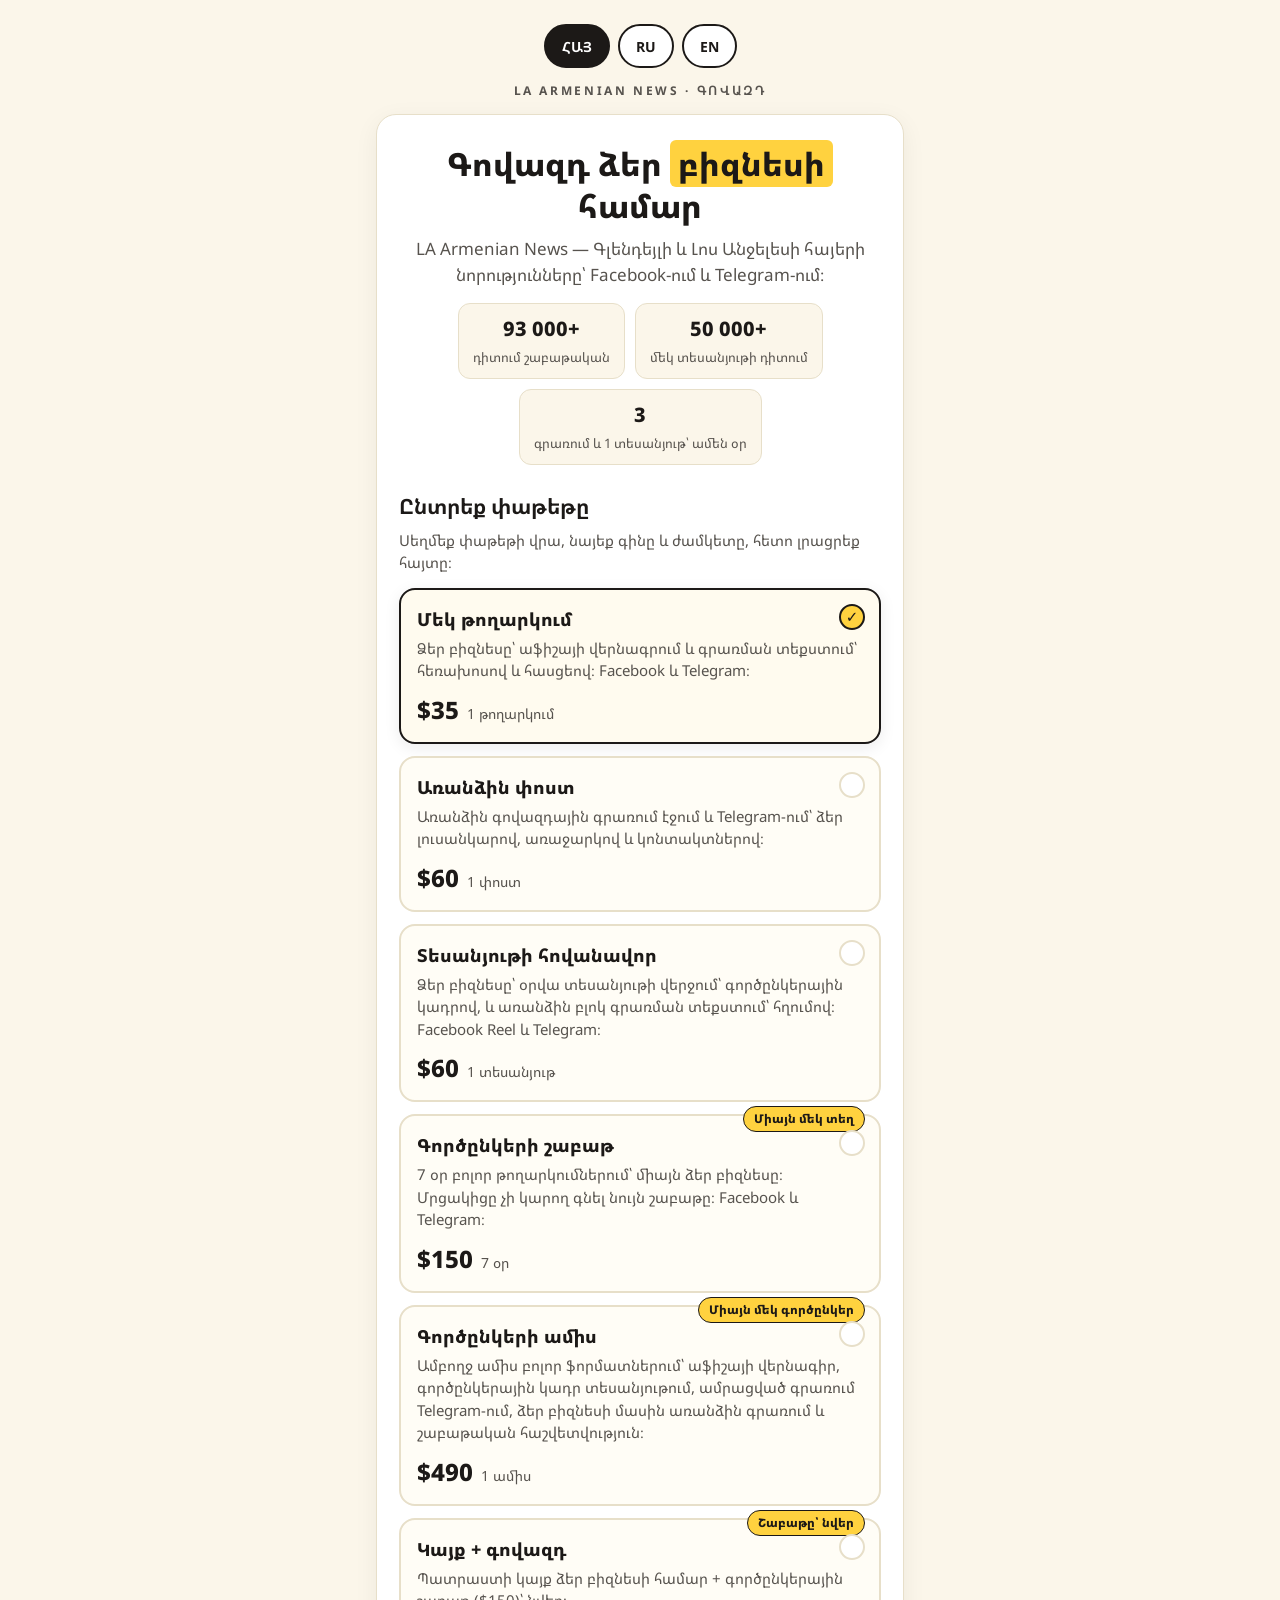
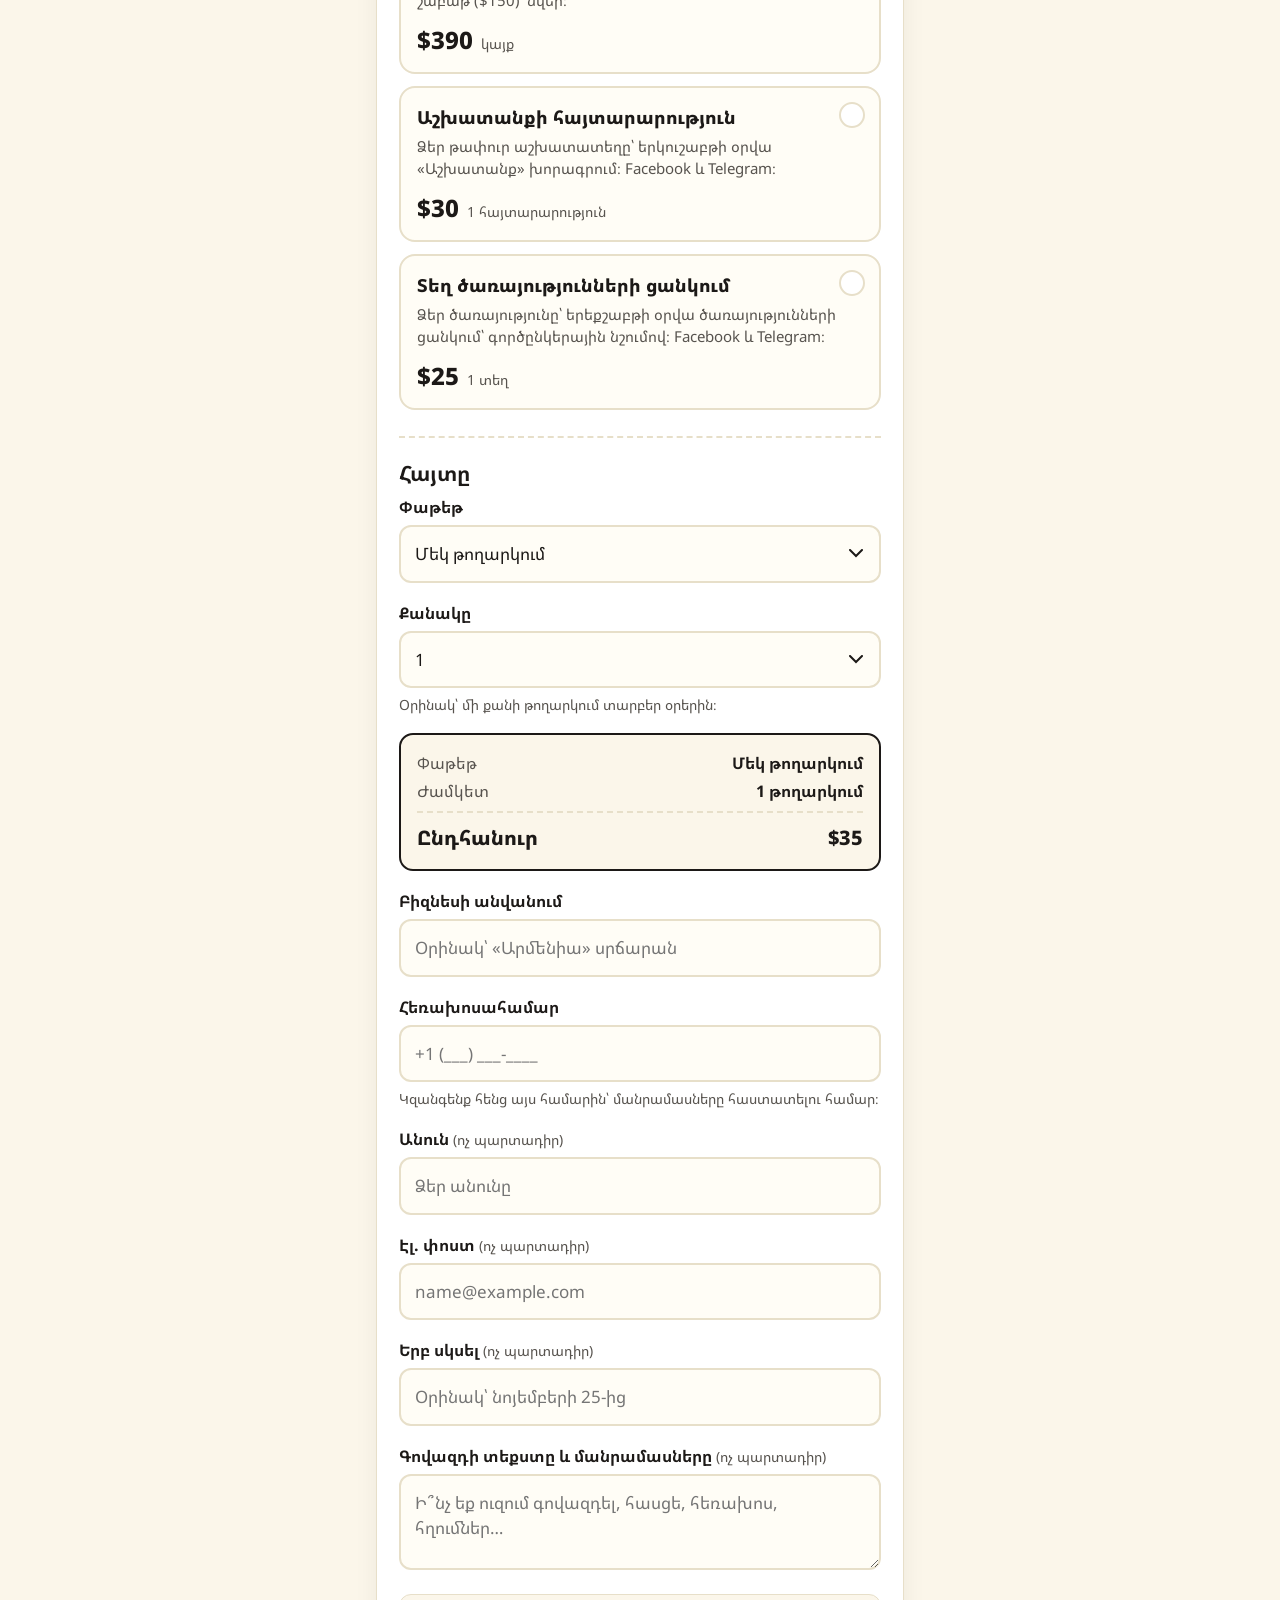
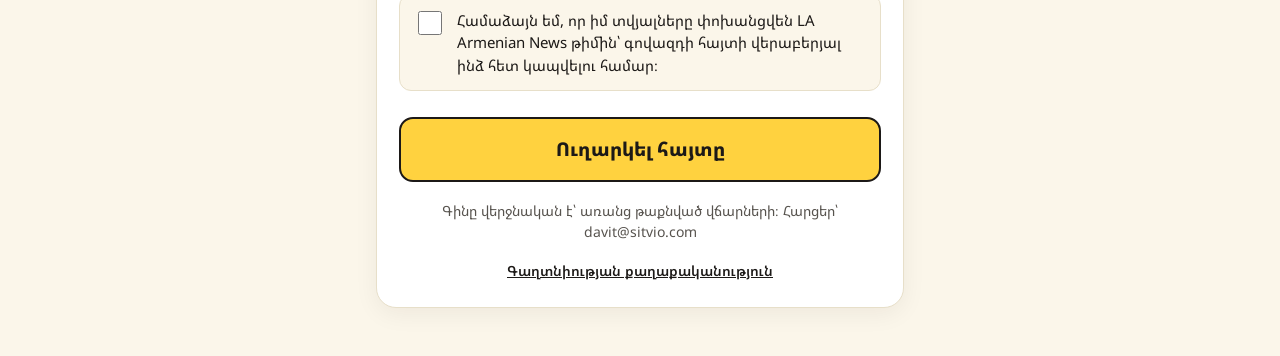
==== govazd/index.html @ 1099df1a "Add govazd advertising order page for LA Armenian News (v1)" ====
<!DOCTYPE html>
<html lang="hy">
<head>
<!-- Google tag (gtag.js) -->
<script async src="https://www.googletagmanager.com/gtag/js?id=G-GH97HNWM0C"></script>
<script>
  window.dataLayer = window.dataLayer || [];
  function gtag(){dataLayer.push(arguments);}
  gtag('js', new Date());

  gtag('config', 'G-GH97HNWM0C');
</script>
<script type="text/javascript">
    (function(c,l,a,r,i,t,y){
        c[a]=c[a]||function(){(c[a].q=c[a].q||[]).push(arguments)};
        t=l.createElement(r);t.async=1;t.src="https://www.clarity.ms/tag/"+i;
        y=l.getElementsByTagName(r)[0];y.parentNode.insertBefore(t,y);
    })(window, document, "clarity", "script", "zep40b1nwe");
</script>
<meta charset="UTF-8">
<meta name="viewport" content="width=device-width, initial-scale=1">
<title>Գովազդ — LA Armenian News</title>
<meta name="description" content="Գովազդ LA Armenian News-ում՝ Գլենդեյլի և Լոս Անջելեսի հայերի համար։ Փաթեթներ $25-ից։ Реклама в LA Armenian News для армян Глендейла и Лос-Анджелеса. Advertising in LA Armenian News — reach Armenians in Glendale & Los Angeles.">
<link rel="preconnect" href="https://fonts.googleapis.com">
<link rel="preconnect" href="https://fonts.gstatic.com" crossorigin>
<link href="https://fonts.googleapis.com/css2?family=Noto+Sans+Armenian:wght@400;600;700;800&family=Noto+Sans:wght@400;600;700;800&display=swap" rel="stylesheet">
<style>
  :root{
    --bg:#FBF6EA; --card:#FFFFFF; --ink:#1C1917; --muted:#57534E;
    --hl:#FFD23F; --line:#E7DFC9; --field:#FFFDF6;
  }
  *{box-sizing:border-box}
  html{-webkit-text-size-adjust:100%}
  body{
    margin:0; background:var(--bg); color:var(--ink);
    font-family:"Noto Sans Armenian","Noto Sans",system-ui,-apple-system,"Segoe UI",sans-serif;
    line-height:1.5;
  }
  .wrap{max-width:560px; margin:0 auto; padding:20px 16px 48px}
  .langbar{display:flex; gap:8px; justify-content:center; margin:4px 0 14px}
  .langbar button{
    font:inherit; font-weight:700; font-size:14px; cursor:pointer;
    padding:8px 16px; border-radius:999px; border:2px solid var(--ink);
    background:#fff; color:var(--ink); min-height:44px;
  }
  .langbar button.active{background:var(--ink); color:#fff}
  .brand{
    text-align:center; font-family:"Noto Sans",sans-serif; font-weight:700;
    letter-spacing:.22em; font-size:12px; color:var(--muted); margin:0 0 14px;
  }
  .card{
    background:var(--card); border:1px solid var(--line); border-radius:20px;
    padding:28px 22px 26px; box-shadow:0 6px 24px rgba(28,25,23,.06);
  }
  h1{font-size:32px; line-height:1.3; font-weight:800; margin:0 0 10px; text-align:center}
  h1 mark{background:var(--hl); color:inherit; padding:2px 8px; border-radius:6px; box-decoration-break:clone; -webkit-box-decoration-break:clone}
  .sub{text-align:center; color:var(--muted); font-size:17px; margin:0 0 8px}
  .stats{
    display:flex; gap:10px; justify-content:center; flex-wrap:wrap; margin:16px 0 4px;
  }
  .stat{
    background:var(--bg); border:1px solid var(--line); border-radius:12px;
    padding:10px 14px; text-align:center; min-width:140px;
  }
  .stat b{display:block; font-size:20px; font-weight:800}
  .stat span{font-size:13px; color:var(--muted)}
  h2.sec{font-size:21px; margin:26px 0 6px}
  .secsub{color:var(--muted); font-size:15px; margin:0 0 14px}
  .pkgs{display:grid; gap:12px}
  .pkg{
    position:relative; text-align:left; width:100%; font:inherit; cursor:pointer;
    background:var(--field); border:2px solid var(--line); border-radius:16px;
    padding:16px 16px 14px; color:var(--ink);
  }
  .pkg:active{transform:translateY(1px)}
  .pkg.sel{border-color:var(--ink); background:#FFFBEF; box-shadow:0 4px 16px rgba(28,25,23,.08)}
  .pkg .badge{
    position:absolute; top:-10px; right:14px; background:var(--hl); color:var(--ink);
    font-size:12px; font-weight:800; padding:3px 10px; border-radius:999px; border:1.5px solid var(--ink);
  }
  .pkg .pname{font-weight:800; font-size:18px; margin:0 40px 4px 0}
  .pkg .pdesc{font-size:15px; color:var(--muted); margin:0 0 10px}
  .pkg .prow{display:flex; align-items:baseline; gap:8px}
  .pkg .price{font-size:24px; font-weight:800}
  .pkg .per{font-size:14px; color:var(--muted)}
  .pkg .tick{
    position:absolute; top:14px; right:14px; width:26px; height:26px; border-radius:50%;
    border:2px solid var(--line); background:#fff; display:flex; align-items:center; justify-content:center;
    font-weight:800; font-size:15px; color:transparent;
  }
  .pkg.sel .tick{background:var(--hl); border-color:var(--ink); color:var(--ink)}
  form{border-top:2px dashed var(--line); padding-top:20px; margin-top:26px}
  .fld{margin-bottom:18px}
  label{display:block; font-weight:700; font-size:16px; margin-bottom:6px}
  label .opt{font-weight:400; color:var(--muted); font-size:14px}
  .hint{font-size:14px; color:var(--muted); margin:6px 0 0}
  input[type="tel"],input[type="text"],input[type="email"],select,textarea{
    width:100%; font:inherit; font-size:17px; color:var(--ink);
    background:var(--field); border:2px solid var(--line); border-radius:12px;
    padding:14px 14px; min-height:54px; appearance:none;
  }
  textarea{min-height:96px; resize:vertical}
  select{
    background-image:url("data:image/svg+xml;utf8,<svg xmlns='http://www.w3.org/2000/svg' width='14' height='9' viewBox='0 0 14 9'><path d='M1 1l6 6 6-6' fill='none' stroke='%231C1917' stroke-width='2' stroke-linecap='round'/></svg>");
    background-repeat:no-repeat; background-position:right 16px center; padding-right:42px;
  }
  input:focus,select:focus,textarea:focus{outline:none; border-color:var(--ink)}
  .summary{
    background:var(--bg); border:2px solid var(--ink); border-radius:14px; padding:16px;
    margin-bottom:18px;
  }
  .summary .srow{display:flex; justify-content:space-between; gap:12px; font-size:16px; margin-bottom:4px}
  .summary .srow span:first-child{color:var(--muted)}
  .summary .stotal{display:flex; justify-content:space-between; gap:12px; font-size:20px; font-weight:800; border-top:2px dashed var(--line); padding-top:10px; margin-top:8px}
  .consent{
    display:flex; gap:12px; align-items:flex-start;
    background:var(--bg); border:1px solid var(--line); border-radius:12px; padding:14px;
  }
  .consent input[type="checkbox"]{width:24px; height:24px; flex:0 0 auto; margin-top:2px; accent-color:var(--ink)}
  .consent span{font-size:15px; font-weight:400}
  .submit{
    width:100%; font:inherit; font-weight:800; font-size:19px; cursor:pointer;
    background:var(--hl); color:var(--ink); border:2px solid var(--ink); border-radius:14px;
    padding:16px; min-height:60px; margin-top:20px;
  }
  .submit:active{transform:translateY(1px)}
  .small{font-size:14px; color:var(--muted); text-align:center; margin:18px 0 0}
  .small a{color:var(--ink); font-weight:600}
</style>
</head>
<body>
<div class="wrap">
  <div class="langbar" role="group" aria-label="Language / Լեզու">
    <button type="button" data-setlang="hy">ՀԱՅ</button>
    <button type="button" data-setlang="ru">RU</button>
    <button type="button" data-setlang="en">EN</button>
  </div>

  <p class="brand">LA ARMENIAN NEWS · ԳՈՎԱԶԴ</p>

  <div class="card">
    <h1><span data-i18n="headPre"></span><mark data-i18n="headHl"></mark><span data-i18n="headPost"></span></h1>
    <p class="sub" data-i18n="subline"></p>

    <div class="stats">
      <div class="stat"><b>93 000+</b><span data-i18n="stat1"></span></div>
      <div class="stat"><b>50 000+</b><span data-i18n="stat2"></span></div>
      <div class="stat"><b data-i18n="stat3n"></b><span data-i18n="stat3"></span></div>
    </div>

    <h2 class="sec" data-i18n="pkgsTitle"></h2>
    <p class="secsub" data-i18n="pkgsSub"></p>

    <div class="pkgs" id="pkgs">
      <button type="button" class="pkg" data-pkg="afisha">
        <span class="tick">✓</span>
        <p class="pname" data-i18n="pkg_afisha_name"></p>
        <p class="pdesc" data-i18n="pkg_afisha_desc"></p>
        <div class="prow"><span class="price">$35</span><span class="per" data-i18n="pkg_afisha_per"></span></div>
      </button>

      <button type="button" class="pkg" data-pkg="post">
        <span class="tick">✓</span>
        <p class="pname" data-i18n="pkg_post_name"></p>
        <p class="pdesc" data-i18n="pkg_post_desc"></p>
        <div class="prow"><span class="price">$60</span><span class="per" data-i18n="pkg_post_per"></span></div>
      </button>

      <button type="button" class="pkg" data-pkg="video">
        <span class="tick">✓</span>
        <p class="pname" data-i18n="pkg_video_name"></p>
        <p class="pdesc" data-i18n="pkg_video_desc"></p>
        <div class="prow"><span class="price">$60</span><span class="per" data-i18n="pkg_video_per"></span></div>
      </button>

      <button type="button" class="pkg" data-pkg="week">
        <span class="badge" data-i18n="badge_one"></span>
        <span class="tick">✓</span>
        <p class="pname" data-i18n="pkg_week_name"></p>
        <p class="pdesc" data-i18n="pkg_week_desc"></p>
        <div class="prow"><span class="price">$150</span><span class="per" data-i18n="pkg_week_per"></span></div>
      </button>

      <button type="button" class="pkg" data-pkg="month">
        <span class="badge" data-i18n="badge_partner"></span>
        <span class="tick">✓</span>
        <p class="pname" data-i18n="pkg_month_name"></p>
        <p class="pdesc" data-i18n="pkg_month_desc"></p>
        <div class="prow"><span class="price">$490</span><span class="per" data-i18n="pkg_month_per"></span></div>
      </button>

      <button type="button" class="pkg" data-pkg="website">
        <span class="badge" data-i18n="badge_gift"></span>
        <span class="tick">✓</span>
        <p class="pname" data-i18n="pkg_website_name"></p>
        <p class="pdesc" data-i18n="pkg_website_desc"></p>
        <div class="prow"><span class="price">$390</span><span class="per" data-i18n="pkg_website_per"></span></div>
      </button>

      <button type="button" class="pkg" data-pkg="job">
        <span class="tick">✓</span>
        <p class="pname" data-i18n="pkg_job_name"></p>
        <p class="pdesc" data-i18n="pkg_job_desc"></p>
        <div class="prow"><span class="price">$30</span><span class="per" data-i18n="pkg_job_per"></span></div>
      </button>

      <button type="button" class="pkg" data-pkg="list">
        <span class="tick">✓</span>
        <p class="pname" data-i18n="pkg_list_name"></p>
        <p class="pdesc" data-i18n="pkg_list_desc"></p>
        <div class="prow"><span class="price">$25</span><span class="per" data-i18n="pkg_list_per"></span></div>
      </button>
    </div>

    <form action="https://api.web3forms.com/submit" method="POST" id="adform">
      <input type="hidden" name="access_key" value="4f626baf-21dc-4ed3-96f0-dc7cba69186a">
      <input type="hidden" name="subject" value="Նոր գովազդի հայտ — govazd.sitvio.com">
      <input type="hidden" name="from_name" value="govazd.sitvio.com">
      <input type="hidden" name="redirect" value="https://sitvio.com/govazd/thanks.html">
      <input type="hidden" name="total_usd" id="f_total" value="">
      <input type="checkbox" name="botcheck" style="display: none;">

      <h2 class="sec" data-i18n="formTitle" style="margin-top:0"></h2>

      <div class="fld">
        <label for="package" data-i18n="labelPackage"></label>
        <select id="package" name="package" required>
          <option value="Մեկ թողարկում (աֆիշա) — $35" data-pkg="afisha" data-i18n="pkg_afisha_name"></option>
          <option value="Առանձին փոստ — $60" data-pkg="post" data-i18n="pkg_post_name"></option>
          <option value="Տեսանյութի հովանավոր — $60" data-pkg="video" data-i18n="pkg_video_name"></option>
          <option value="Գործընկերի շաբաթ — $150" data-pkg="week" data-i18n="pkg_week_name"></option>
          <option value="Գործընկերի ամիս — $490" data-pkg="month" data-i18n="pkg_month_name"></option>
          <option value="Կայք + գովազդ — $390" data-pkg="website" data-i18n="pkg_website_name"></option>
          <option value="Աշխատանքի հայտարարություն — $30" data-pkg="job" data-i18n="pkg_job_name"></option>
          <option value="Տեղ ծառայությունների ցանկում — $25" data-pkg="list" data-i18n="pkg_list_name"></option>
        </select>
      </div>

      <div class="fld" id="qtyfld">
        <label for="quantity" data-i18n="labelQty"></label>
        <select id="quantity" name="quantity">
          <option value="1">1</option>
          <option value="2">2</option>
          <option value="3">3</option>
          <option value="4">4</option>
        </select>
        <p class="hint" data-i18n="qtyHint"></p>
      </div>

      <div class="summary" aria-live="polite">
        <div class="srow"><span data-i18n="sumPkg"></span><b id="sum_name"></b></div>
        <div class="srow"><span data-i18n="sumDur"></span><b id="sum_dur"></b></div>
        <div class="stotal"><span data-i18n="sumTotal"></span><span id="sum_total"></span></div>
      </div>

      <div class="fld">
        <label for="business" data-i18n="labelBusiness"></label>
        <input type="text" id="business" name="business" required autocomplete="organization" data-i18n-ph="businessPh">
      </div>

      <div class="fld">
        <label for="phone" data-i18n="labelPhone"></label>
        <input type="tel" id="phone" name="phone" required autocomplete="tel" inputmode="tel" placeholder="+1 (___) ___-____">
        <p class="hint" data-i18n="phoneHint"></p>
      </div>

      <div class="fld">
        <label for="name"><span data-i18n="labelName"></span> <span class="opt">(</span><span class="opt" data-i18n="optional"></span><span class="opt">)</span></label>
        <input type="text" id="name" name="name" autocomplete="name" data-i18n-ph="namePh">
      </div>

      <div class="fld">
        <label for="email"><span data-i18n="labelEmail"></span> <span class="opt">(</span><span class="opt" data-i18n="optional"></span><span class="opt">)</span></label>
        <input type="email" id="email" name="email" autocomplete="email" placeholder="name@example.com">
      </div>

      <div class="fld">
        <label for="start"><span data-i18n="labelStart"></span> <span class="opt">(</span><span class="opt" data-i18n="optional"></span><span class="opt">)</span></label>
        <input type="text" id="start" name="start" data-i18n-ph="startPh">
      </div>

      <div class="fld">
        <label for="message"><span data-i18n="labelMessage"></span> <span class="opt">(</span><span class="opt" data-i18n="optional"></span><span class="opt">)</span></label>
        <textarea id="message" name="message" data-i18n-ph="messagePh"></textarea>
      </div>

      <label class="consent">
        <input type="checkbox" name="consent" value="yes" required>
        <span data-i18n="consent"></span>
      </label>

      <button type="submit" class="submit" data-i18n="submit"></button>
    </form>

    <p class="small" data-i18n="smallPrint"></p>
    <p class="small"><a href="privacy.html" data-i18n="privacyLink"></a></p>
  </div>
</div>

<script>
var PACKAGES = {
  afisha:  {price:35,  qty:true,  nameKey:"pkg_afisha_name",  perKey:"pkg_afisha_per"},
  post:    {price:60,  qty:true,  nameKey:"pkg_post_name",    perKey:"pkg_post_per"},
  video:   {price:60,  qty:true,  nameKey:"pkg_video_name",   perKey:"pkg_video_per"},
  week:    {price:150, qty:false, nameKey:"pkg_week_name",    perKey:"pkg_week_per"},
  month:   {price:490, qty:false, nameKey:"pkg_month_name",   perKey:"pkg_month_per"},
  website: {price:390, qty:false, nameKey:"pkg_website_name", perKey:"pkg_website_per"},
  job:     {price:30,  qty:true,  nameKey:"pkg_job_name",     perKey:"pkg_job_per"},
  list:    {price:25,  qty:true,  nameKey:"pkg_list_name",    perKey:"pkg_list_per"}
};
var curPkg = "afisha";
var curLang = "hy";

var I18N = {
  hy: {
    pageTitle: "Գովազդ — LA Armenian News",
    headPre: "Գովազդ ձեր ", headHl: "բիզնեսի", headPost: " համար",
    subline: "LA Armenian News — Գլենդեյլի և Լոս Անջելեսի հայերի նորությունները՝ Facebook-ում և Telegram-ում։",
    stat1: "դիտում շաբաթական", stat2: "մեկ տեսանյութի դիտում", stat3n: "3", stat3: "գրառում և 1 տեսանյութ՝ ամեն օր",
    pkgsTitle: "Ընտրեք փաթեթը",
    pkgsSub: "Սեղմեք փաթեթի վրա, նայեք գինը և ժամկետը, հետո լրացրեք հայտը։",
    badge_one: "Միայն մեկ տեղ", badge_partner: "Միայն մեկ գործընկեր", badge_gift: "Շաբաթը՝ նվեր",
    pkg_afisha_name: "Մեկ թողարկում",
    pkg_afisha_desc: "Ձեր բիզնեսը՝ աֆիշայի վերնագրում և գրառման տեքստում՝ հեռախոսով և հասցեով։ Facebook և Telegram։",
    pkg_afisha_per: "1 թողարկում",
    pkg_post_name: "Առանձին փոստ",
    pkg_post_desc: "Առանձին գովազդային գրառում էջում և Telegram-ում՝ ձեր լուսանկարով, առաջարկով և կոնտակտներով։",
    pkg_post_per: "1 փոստ",
    pkg_video_name: "Տեսանյութի հովանավոր",
    pkg_video_desc: "Ձեր բիզնեսը՝ օրվա տեսանյութի վերջում՝ գործընկերային կադրով, և առանձին բլոկ գրառման տեքստում՝ հղումով։ Facebook Reel և Telegram։",
    pkg_video_per: "1 տեսանյութ",
    pkg_week_name: "Գործընկերի շաբաթ",
    pkg_week_desc: "7 օր բոլոր թողարկումներում՝ միայն ձեր բիզնեսը։ Մրցակիցը չի կարող գնել նույն շաբաթը։ Facebook և Telegram։",
    pkg_week_per: "7 օր",
    pkg_month_name: "Գործընկերի ամիս",
    pkg_month_desc: "Ամբողջ ամիս բոլոր ֆորմատներում՝ աֆիշայի վերնագիր, գործընկերային կադր տեսանյութում, ամրացված գրառում Telegram-ում, ձեր բիզնեսի մասին առանձին գրառում և շաբաթական հաշվետվություն։",
    pkg_month_per: "1 ամիս",
    pkg_website_name: "Կայք + գովազդ",
    pkg_website_desc: "Պատրաստի կայք ձեր բիզնեսի համար + գործընկերային շաբաթ ($150)՝ նվեր։",
    pkg_website_per: "կայք",
    pkg_job_name: "Աշխատանքի հայտարարություն",
    pkg_job_desc: "Ձեր թափուր աշխատատեղը՝ երկուշաբթի օրվա «Աշխատանք» խորագրում։ Facebook և Telegram։",
    pkg_job_per: "1 հայտարարություն",
    pkg_list_name: "Տեղ ծառայությունների ցանկում",
    pkg_list_desc: "Ձեր ծառայությունը՝ երեքշաբթի օրվա ծառայությունների ցանկում՝ գործընկերային նշումով։ Facebook և Telegram։",
    pkg_list_per: "1 տեղ",
    formTitle: "Հայտը",
    labelPackage: "Փաթեթ",
    labelQty: "Քանակը",
    qtyHint: "Օրինակ՝ մի քանի թողարկում տարբեր օրերին։",
    sumPkg: "Փաթեթ", sumDur: "Ժամկետ", sumTotal: "Ընդհանուր",
    labelBusiness: "Բիզնեսի անվանում", businessPh: "Օրինակ՝ «Արմենիա» սրճարան",
    labelPhone: "Հեռախոսահամար",
    phoneHint: "Կզանգենք հենց այս համարին՝ մանրամասները հաստատելու համար։",
    labelName: "Անուն", optional: "ոչ պարտադիր", namePh: "Ձեր անունը",
    labelEmail: "Էլ. փոստ",
    labelStart: "Երբ սկսել", startPh: "Օրինակ՝ նոյեմբերի 25-ից",
    labelMessage: "Գովազդի տեքստը և մանրամասները",
    messagePh: "Ի՞նչ եք ուզում գովազդել, հասցե, հեռախոս, հղումներ…",
    consent: "Համաձայն եմ, որ իմ տվյալները փոխանցվեն LA Armenian News թիմին՝ գովազդի հայտի վերաբերյալ ինձ հետ կապվելու համար։",
    submit: "Ուղարկել հայտը",
    smallPrint: "Գինը վերջնական է՝ առանց թաքնված վճարների։ Հարցեր՝ davit@sitvio.com",
    privacyLink: "Գաղտնիության քաղաքականություն"
  },
  ru: {
    pageTitle: "Реклама — LA Armenian News",
    headPre: "Реклама для вашего ", headHl: "бизнеса", headPost: "",
    subline: "LA Armenian News — новости для армян Глендейла и Лос-Анджелеса: Facebook и Telegram.",
    stat1: "просмотров в неделю", stat2: "просмотров одного видео", stat3n: "3", stat3: "поста и 1 видео — каждый день",
    pkgsTitle: "Выберите пакет",
    pkgsSub: "Нажмите на пакет, посмотрите цену и срок, затем заполните заявку.",
    badge_one: "Только одно место", badge_partner: "Только один партнёр", badge_gift: "Неделя в подарок",
    pkg_afisha_name: "Один выпуск",
    pkg_afisha_desc: "Ваш бизнес — в шапке афиши и в тексте поста, с телефоном и адресом. Facebook и Telegram.",
    pkg_afisha_per: "1 выпуск",
    pkg_post_name: "Отдельный пост",
    pkg_post_desc: "Отдельный рекламный пост на странице и в Telegram: ваше фото, предложение и контакты.",
    pkg_post_per: "1 пост",
    pkg_video_name: "Спонсор видео",
    pkg_video_desc: "Ваш бизнес — в конце видео дня партнёрским кадром и отдельным блоком со ссылкой в тексте поста. Facebook Reel и Telegram.",
    pkg_video_per: "1 видео",
    pkg_week_name: "Партнёрская неделя",
    pkg_week_desc: "7 дней во всех выпусках — только ваш бизнес. Конкурент не может купить ту же неделю. Facebook и Telegram.",
    pkg_week_per: "7 дней",
    pkg_month_name: "Партнёрский месяц",
    pkg_month_desc: "Весь месяц во всех форматах: шапка афиши, партнёрский кадр в видео, закреплённый пост в Telegram, отдельный пост о вашем бизнесе и еженедельный отчёт.",
    pkg_month_per: "1 месяц",
    pkg_website_name: "Сайт + реклама",
    pkg_website_desc: "Готовый сайт для вашего бизнеса + партнёрская неделя ($150) в подарок.",
    pkg_website_per: "сайт",
    pkg_job_name: "Объявление о работе",
    pkg_job_desc: "Ваша вакансия — в понедельничной рубрике «Работа». Facebook и Telegram.",
    pkg_job_per: "1 объявление",
    pkg_list_name: "Место в списке услуг",
    pkg_list_desc: "Ваша услуга — во вторничном списке услуг с партнёрской отметкой. Facebook и Telegram.",
    pkg_list_per: "1 место",
    formTitle: "Заявка",
    labelPackage: "Пакет",
    labelQty: "Количество",
    qtyHint: "Например, несколько выпусков в разные дни.",
    sumPkg: "Пакет", sumDur: "Срок", sumTotal: "Итого",
    labelBusiness: "Название бизнеса", businessPh: "Например: кафе «Армения»",
    labelPhone: "Номер телефона",
    phoneHint: "Перезвоним именно на этот номер, чтобы подтвердить детали.",
    labelName: "Имя", optional: "необязательно", namePh: "Ваше имя",
    labelEmail: "Эл. почта",
    labelStart: "Когда начать", startPh: "Например: с 25 ноября",
    labelMessage: "Текст рекламы и детали",
    messagePh: "Что рекламируем, адрес, телефон, ссылки…",
    consent: "Согласен(на), чтобы мои данные передали команде LA Armenian News, которая свяжется со мной по заявке на рекламу.",
    submit: "Отправить заявку",
    smallPrint: "Цена окончательная, без скрытых платежей. Вопросы: davit@sitvio.com",
    privacyLink: "Политика конфиденциальности"
  },
  en: {
    pageTitle: "Advertising — LA Armenian News",
    headPre: "Advertising for your ", headHl: "business", headPost: "",
    subline: "LA Armenian News — news for Armenians in Glendale & Los Angeles, on Facebook and Telegram.",
    stat1: "views per week", stat2: "views on a single video", stat3n: "3", stat3: "posts and 1 video — every day",
    pkgsTitle: "Choose a package",
    pkgsSub: "Tap a package, see the price and duration, then send the request.",
    badge_one: "Only one spot", badge_partner: "Only one partner", badge_gift: "Free week included",
    pkg_afisha_name: "One afisha issue",
    pkg_afisha_desc: "Your business in the afisha header and the post text, with phone and address. Facebook and Telegram.",
    pkg_afisha_per: "1 issue",
    pkg_post_name: "Dedicated post",
    pkg_post_desc: "A dedicated advertising post on the page and on Telegram: your photo, offer and contacts.",
    pkg_post_per: "1 post",
    pkg_video_name: "Video sponsor",
    pkg_video_desc: "Your business at the end of the day's video as a partner frame, plus a separate block with a link in the post text. Facebook Reel and Telegram.",
    pkg_video_per: "1 video",
    pkg_week_name: "Partner week",
    pkg_week_desc: "7 days in every issue — only your business. A competitor cannot buy the same week. Facebook and Telegram.",
    pkg_week_per: "7 days",
    pkg_month_name: "Partner month",
    pkg_month_desc: "A full month in every format: afisha header, partner frame in videos, a pinned Telegram post, a dedicated post about your business and a weekly report.",
    pkg_month_per: "1 month",
    pkg_website_name: "Website + advertising",
    pkg_website_desc: "A ready website for your business plus a partner week ($150) as a gift.",
    pkg_website_per: "website",
    pkg_job_name: "Job listing",
    pkg_job_desc: "Your vacancy in Monday's “Jobs” rubric. Facebook and Telegram.",
    pkg_job_per: "1 listing",
    pkg_list_name: "Spot in the services list",
    pkg_list_desc: "Your service in Tuesday's services list with a partner mark. Facebook and Telegram.",
    pkg_list_per: "1 spot",
    formTitle: "Request",
    labelPackage: "Package",
    labelQty: "Quantity",
    qtyHint: "For example, several issues on different days.",
    sumPkg: "Package", sumDur: "Duration", sumTotal: "Total",
    labelBusiness: "Business name", businessPh: "E.g.: Armenia Café",
    labelPhone: "Phone number",
    phoneHint: "We will call this exact number to confirm the details.",
    labelName: "Name", optional: "optional", namePh: "Your name",
    labelEmail: "Email",
    labelStart: "When to start", startPh: "E.g.: from November 25",
    labelMessage: "Ad text and details",
    messagePh: "What to advertise, address, phone, links…",
    consent: "I agree that my details will be shared with the LA Armenian News team, who will contact me about my advertising request.",
    submit: "Send request",
    smallPrint: "The price is final — no hidden fees. Questions: davit@sitvio.com",
    privacyLink: "Privacy policy"
  }
};

function updateSummary(){
  var p = PACKAGES[curPkg];
  var d = I18N[curLang];
  var qsel = document.getElementById("quantity");
  var q = p.qty ? parseInt(qsel.value, 10) : 1;
  if(!p.qty) qsel.value = "1";
  document.getElementById("qtyfld").style.display = p.qty ? "" : "none";
  document.getElementById("sum_name").textContent = d[p.nameKey];
  var dur = d[p.perKey];
  if(p.qty && q > 1) dur = dur + " × " + q;
  document.getElementById("sum_dur").textContent = dur;
  var total = p.price * q;
  document.getElementById("sum_total").textContent = "$" + total;
  document.getElementById("f_total").value = total;
}

function selectPkg(id, scroll){
  if(!PACKAGES[id]) id = "afisha";
  curPkg = id;
  var cards = document.querySelectorAll(".pkg");
  for(var i = 0; i < cards.length; i++){
    cards[i].classList.toggle("sel", cards[i].getAttribute("data-pkg") === id);
  }
  var sel = document.getElementById("package");
  for(var j = 0; j < sel.options.length; j++){
    if(sel.options[j].getAttribute("data-pkg") === id){ sel.selectedIndex = j; break; }
  }
  updateSummary();
  if(scroll){
    document.getElementById("adform").scrollIntoView({behavior:"smooth", block:"start"});
  }
}

function applyLang(lang){
  if(!I18N[lang]) lang = "hy";
  curLang = lang;
  var d = I18N[lang];
  document.documentElement.lang = lang;
  document.title = d.pageTitle;
  var els = document.querySelectorAll("[data-i18n]");
  for(var i = 0; i < els.length; i++){
    var k = els[i].getAttribute("data-i18n");
    if(d[k] !== undefined) els[i].textContent = d[k];
  }
  var phs = document.querySelectorAll("[data-i18n-ph]");
  for(var j = 0; j < phs.length; j++){
    var pk = phs[j].getAttribute("data-i18n-ph");
    if(d[pk] !== undefined) phs[j].setAttribute("placeholder", d[pk]);
  }
  var btns = document.querySelectorAll("[data-setlang]");
  for(var b = 0; b < btns.length; b++){
    btns[b].classList.toggle("active", btns[b].getAttribute("data-setlang") === lang);
  }
  try{ localStorage.setItem("forma-lang", lang); }catch(e){}
  updateSummary();
}

var saved = "hy";
try{ saved = localStorage.getItem("forma-lang") || "hy"; }catch(e){}
applyLang(saved);
selectPkg("afisha", false);

var pkgBtns = document.querySelectorAll(".pkg");
for(var x = 0; x < pkgBtns.length; x++){
  pkgBtns[x].addEventListener("click", function(){
    selectPkg(this.getAttribute("data-pkg"), false);
  });
}
document.getElementById("package").addEventListener("change", function(){
  var opt = this.options[this.selectedIndex];
  selectPkg(opt.getAttribute("data-pkg"), false);
});
document.getElementById("quantity").addEventListener("change", updateSummary);

var langBtns = document.querySelectorAll("[data-setlang]");
for(var y = 0; y < langBtns.length; y++){
  langBtns[y].addEventListener("click", function(){
    applyLang(this.getAttribute("data-setlang"));
  });
}
</script>
</body>
</html>
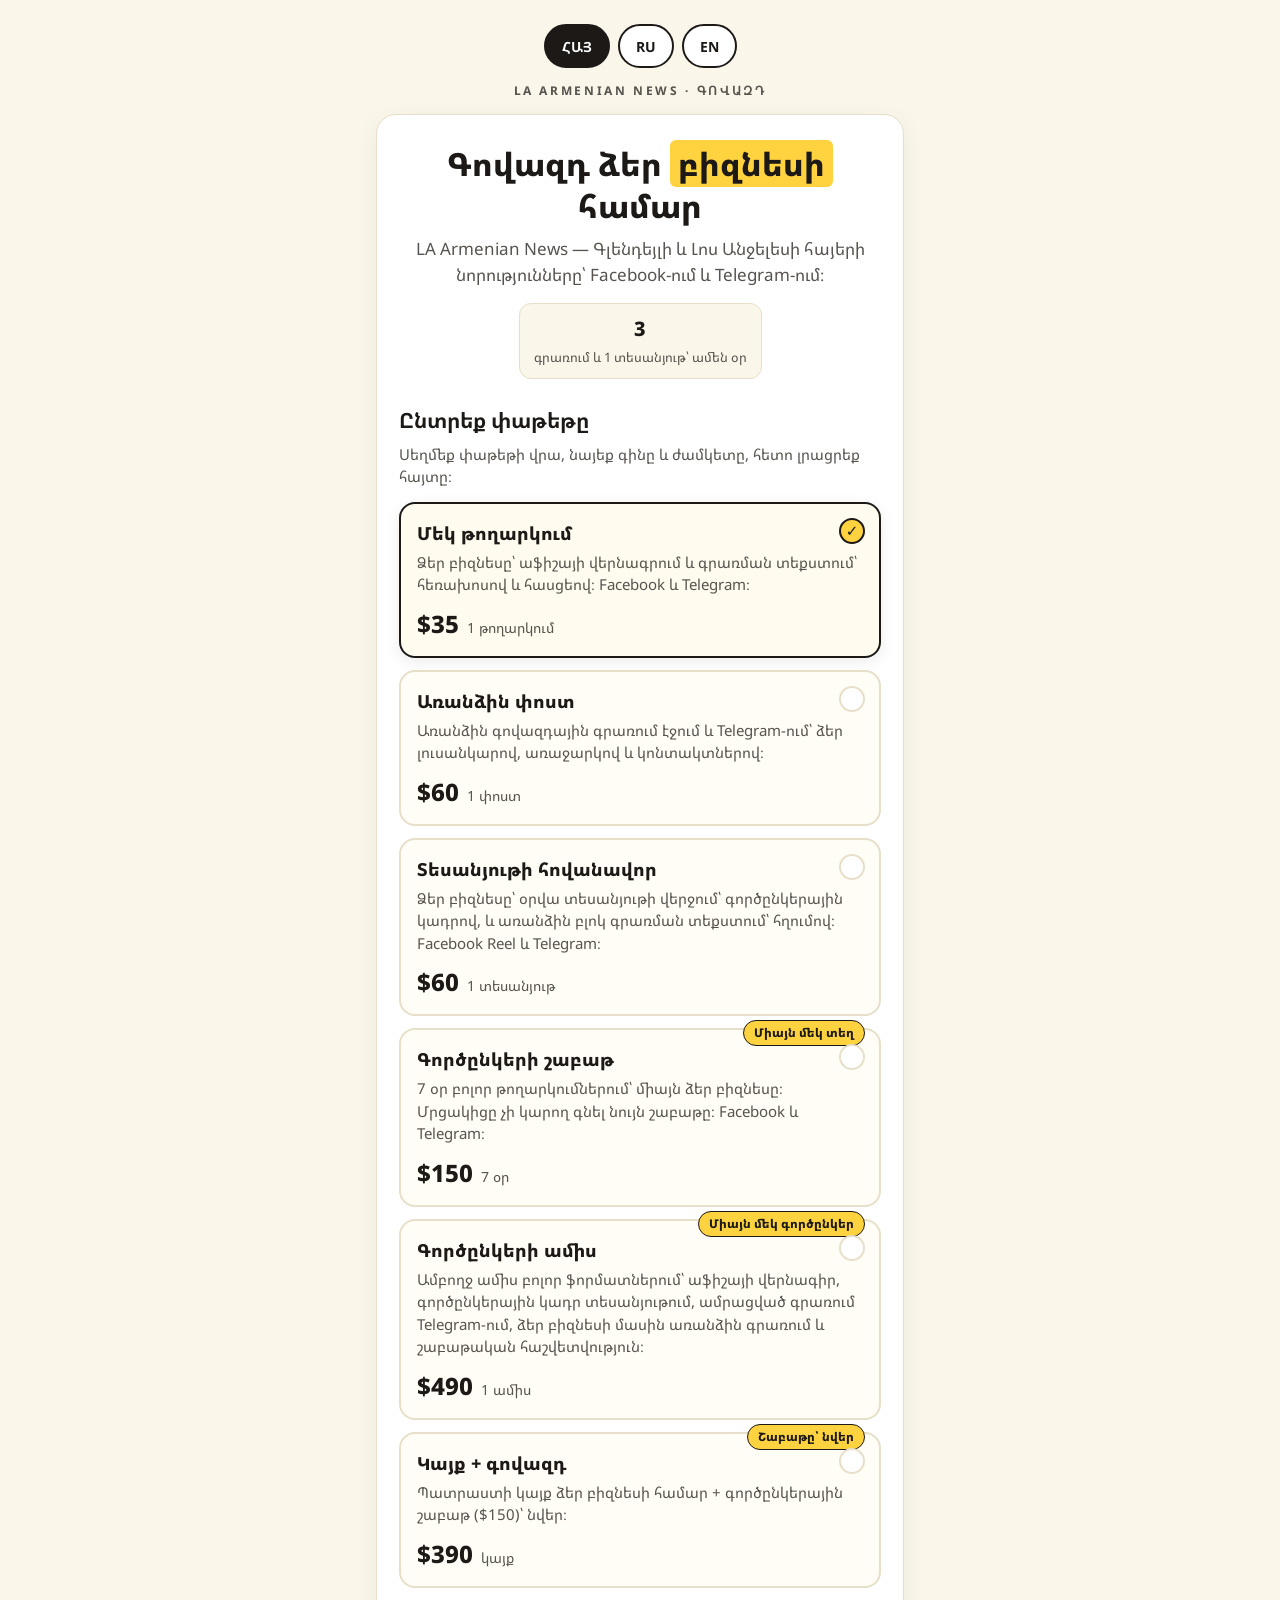
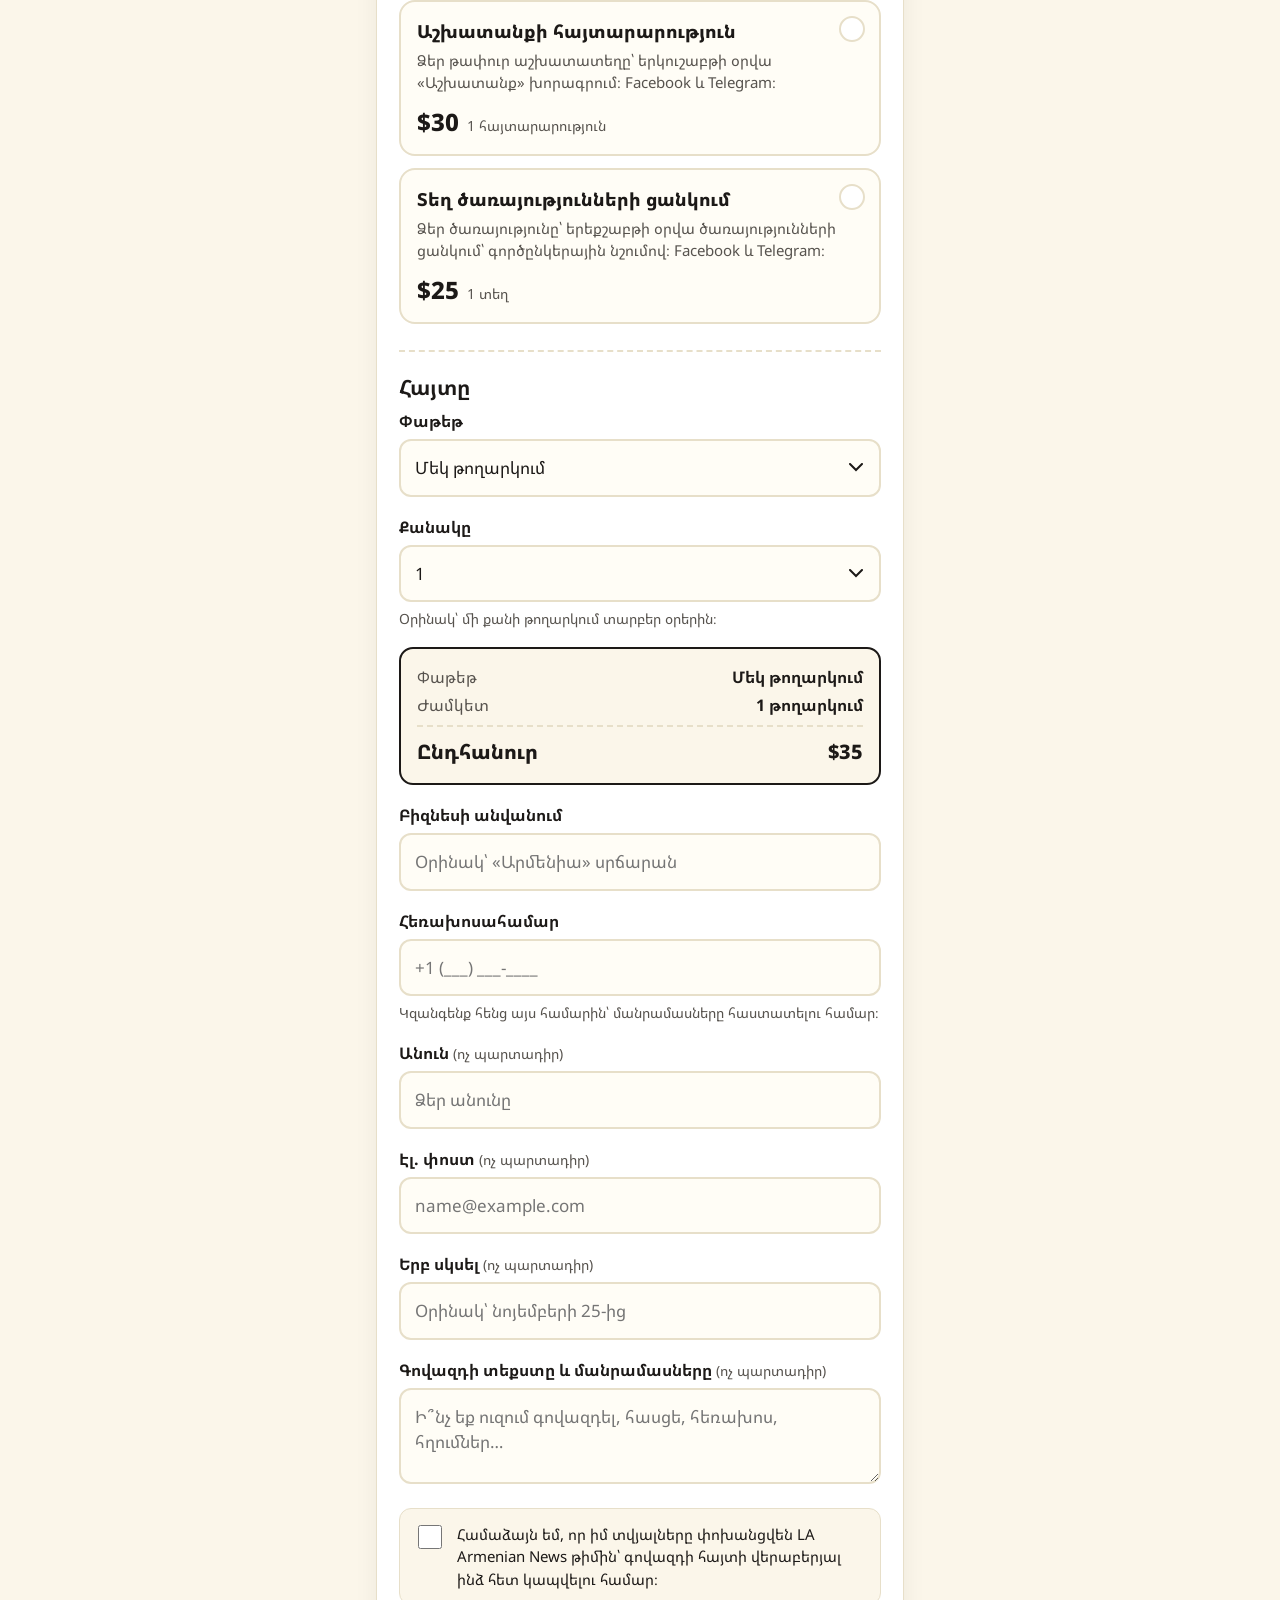
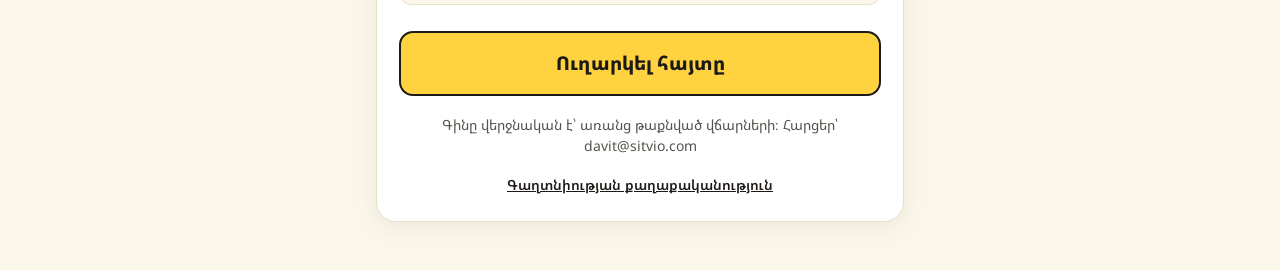
==== commit a80464b0: "govazd page v2: remove views stats (93 000+ and 50 000+) per owner request" ====
--- a/govazd/index.html
+++ b/govazd/index.html
@@ -143,8 +143,6 @@
     <p class="sub" data-i18n="subline"></p>
 
     <div class="stats">
-      <div class="stat"><b>93 000+</b><span data-i18n="stat1"></span></div>
-      <div class="stat"><b>50 000+</b><span data-i18n="stat2"></span></div>
       <div class="stat"><b data-i18n="stat3n"></b><span data-i18n="stat3"></span></div>
     </div>
 
@@ -316,7 +314,7 @@
     pageTitle: "Գովազդ — LA Armenian News",
     headPre: "Գովազդ ձեր ", headHl: "բիզնեսի", headPost: " համար",
     subline: "LA Armenian News — Գլենդեյլի և Լոս Անջելեսի հայերի նորությունները՝ Facebook-ում և Telegram-ում։",
-    stat1: "դիտում շաբաթական", stat2: "մեկ տեսանյութի դիտում", stat3n: "3", stat3: "գրառում և 1 տեսանյութ՝ ամեն օր",
+    stat3n: "3", stat3: "գրառում և 1 տեսանյութ՝ ամեն օր",
     pkgsTitle: "Ընտրեք փաթեթը",
     pkgsSub: "Սեղմեք փաթեթի վրա, նայեք գինը և ժամկետը, հետո լրացրեք հայտը։",
     badge_one: "Միայն մեկ տեղ", badge_partner: "Միայն մեկ գործընկեր", badge_gift: "Շաբաթը՝ նվեր",
@@ -366,7 +364,7 @@
     pageTitle: "Реклама — LA Armenian News",
     headPre: "Реклама для вашего ", headHl: "бизнеса", headPost: "",
     subline: "LA Armenian News — новости для армян Глендейла и Лос-Анджелеса: Facebook и Telegram.",
-    stat1: "просмотров в неделю", stat2: "просмотров одного видео", stat3n: "3", stat3: "поста и 1 видео — каждый день",
+    stat3n: "3", stat3: "поста и 1 видео — каждый день",
     pkgsTitle: "Выберите пакет",
     pkgsSub: "Нажмите на пакет, посмотрите цену и срок, затем заполните заявку.",
     badge_one: "Только одно место", badge_partner: "Только один партнёр", badge_gift: "Неделя в подарок",
@@ -416,7 +414,7 @@
     pageTitle: "Advertising — LA Armenian News",
     headPre: "Advertising for your ", headHl: "business", headPost: "",
     subline: "LA Armenian News — news for Armenians in Glendale & Los Angeles, on Facebook and Telegram.",
-    stat1: "views per week", stat2: "views on a single video", stat3n: "3", stat3: "posts and 1 video — every day",
+    stat3n: "3", stat3: "posts and 1 video — every day",
     pkgsTitle: "Choose a package",
     pkgsSub: "Tap a package, see the price and duration, then send the request.",
     badge_one: "Only one spot", badge_partner: "Only one partner", badge_gift: "Free week included",
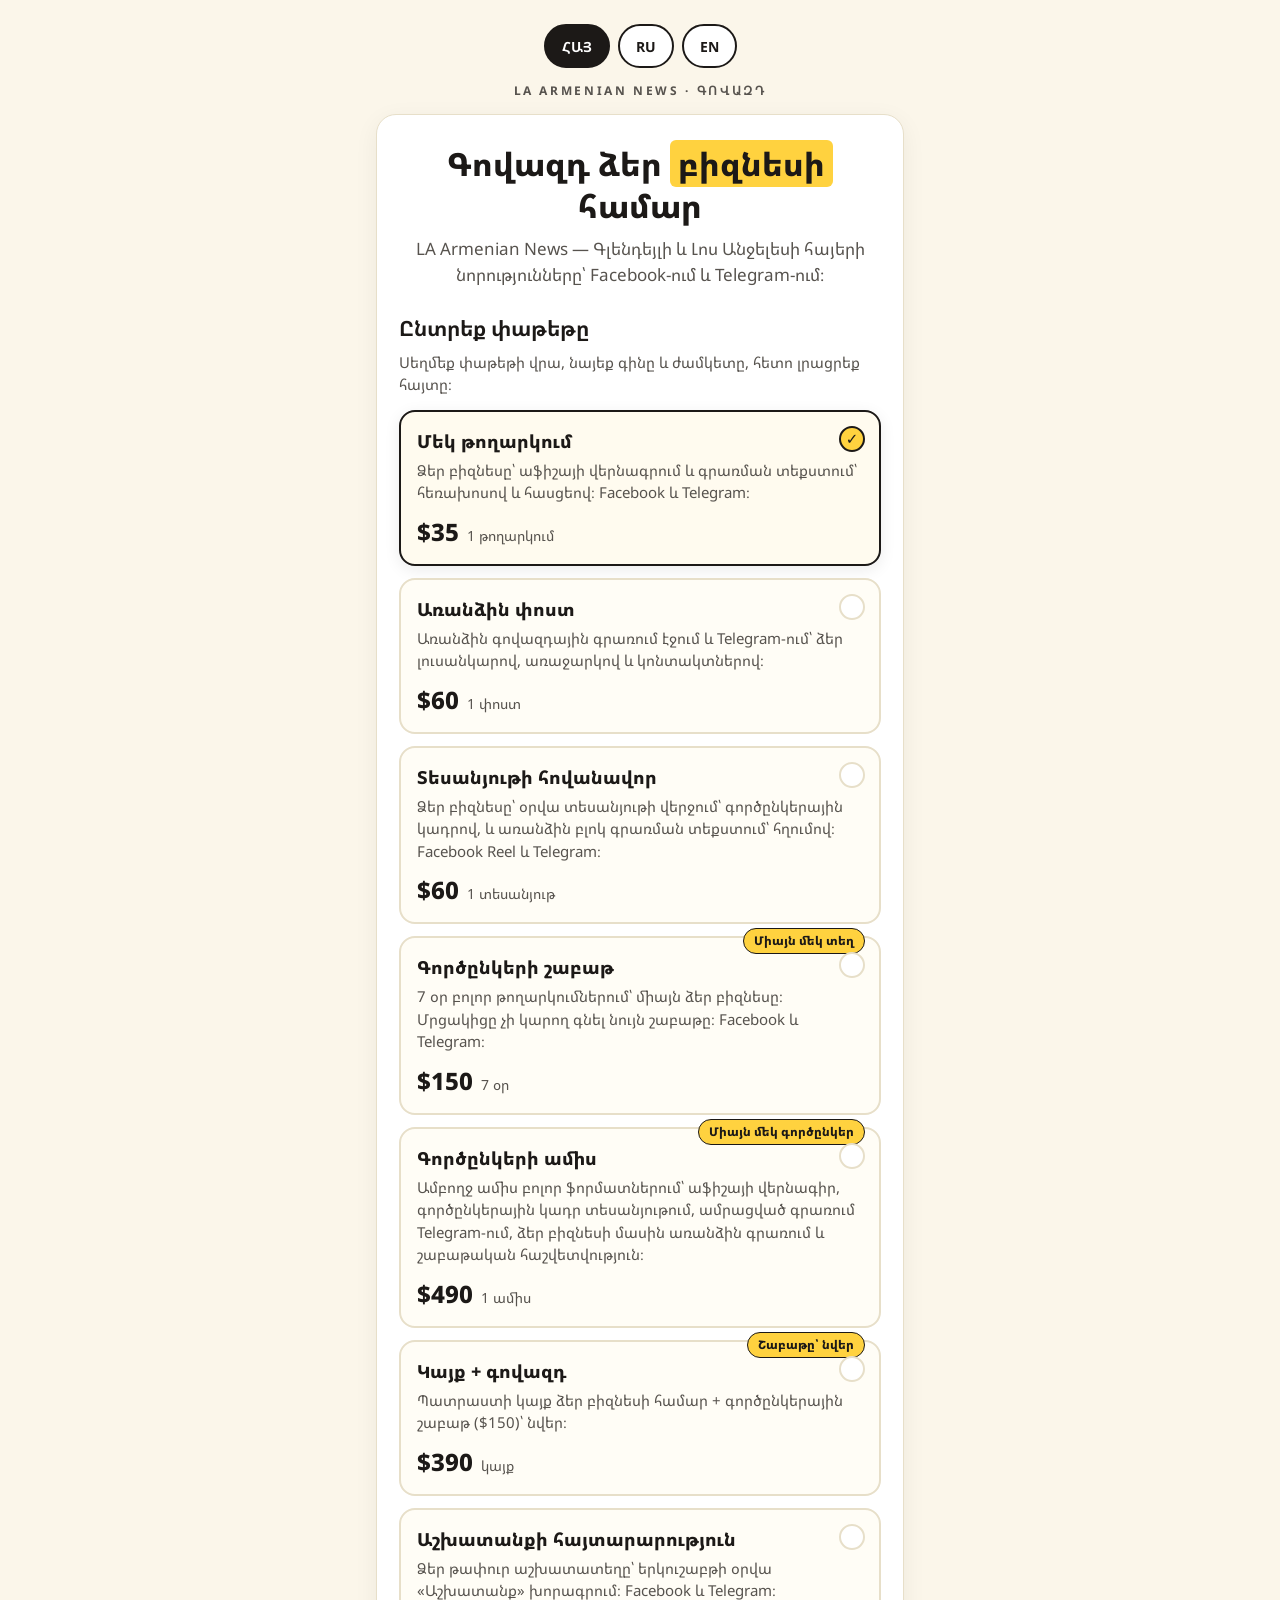
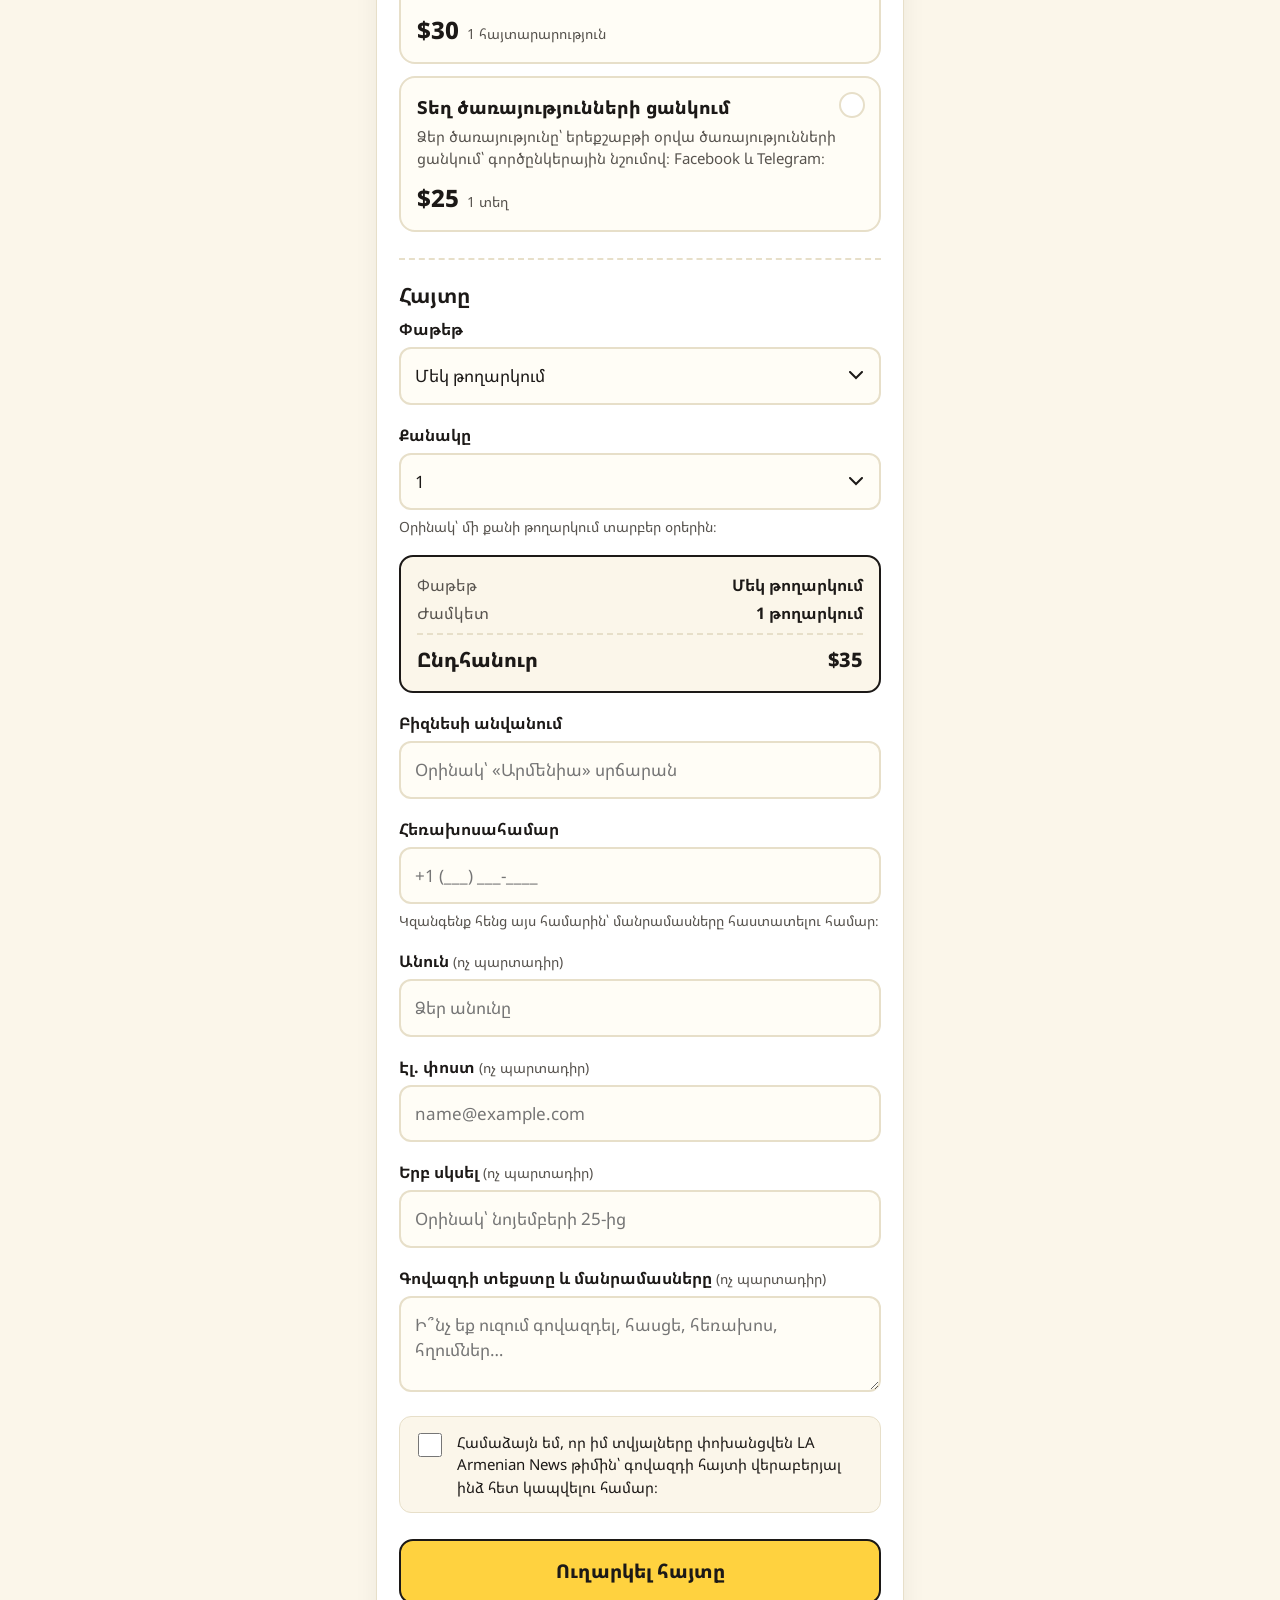
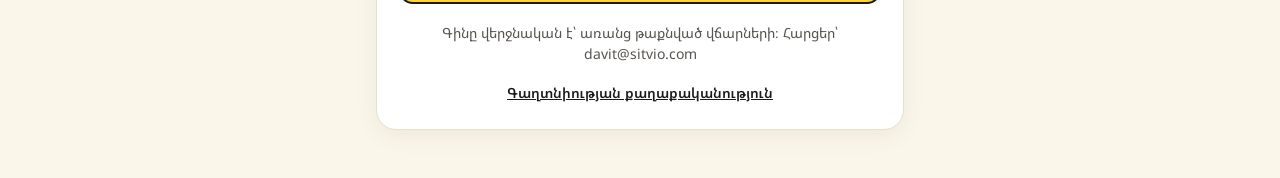
==== commit 13ef44a2: "govazd page v3: remove remaining stats card (3 posts + 1 video daily) per owner request" ====
--- a/govazd/index.html
+++ b/govazd/index.html
@@ -142,9 +142,7 @@
     <h1><span data-i18n="headPre"></span><mark data-i18n="headHl"></mark><span data-i18n="headPost"></span></h1>
     <p class="sub" data-i18n="subline"></p>
 
-    <div class="stats">
-      <div class="stat"><b data-i18n="stat3n"></b><span data-i18n="stat3"></span></div>
-    </div>
+
 
     <h2 class="sec" data-i18n="pkgsTitle"></h2>
     <p class="secsub" data-i18n="pkgsSub"></p>
@@ -314,7 +312,7 @@
     pageTitle: "Գովազդ — LA Armenian News",
     headPre: "Գովազդ ձեր ", headHl: "բիզնեսի", headPost: " համար",
     subline: "LA Armenian News — Գլենդեյլի և Լոս Անջելեսի հայերի նորությունները՝ Facebook-ում և Telegram-ում։",
-    stat3n: "3", stat3: "գրառում և 1 տեսանյութ՝ ամեն օր",
+
     pkgsTitle: "Ընտրեք փաթեթը",
     pkgsSub: "Սեղմեք փաթեթի վրա, նայեք գինը և ժամկետը, հետո լրացրեք հայտը։",
     badge_one: "Միայն մեկ տեղ", badge_partner: "Միայն մեկ գործընկեր", badge_gift: "Շաբաթը՝ նվեր",
@@ -364,7 +362,7 @@
     pageTitle: "Реклама — LA Armenian News",
     headPre: "Реклама для вашего ", headHl: "бизнеса", headPost: "",
     subline: "LA Armenian News — новости для армян Глендейла и Лос-Анджелеса: Facebook и Telegram.",
-    stat3n: "3", stat3: "поста и 1 видео — каждый день",
+
     pkgsTitle: "Выберите пакет",
     pkgsSub: "Нажмите на пакет, посмотрите цену и срок, затем заполните заявку.",
     badge_one: "Только одно место", badge_partner: "Только один партнёр", badge_gift: "Неделя в подарок",
@@ -414,7 +412,7 @@
     pageTitle: "Advertising — LA Armenian News",
     headPre: "Advertising for your ", headHl: "business", headPost: "",
     subline: "LA Armenian News — news for Armenians in Glendale & Los Angeles, on Facebook and Telegram.",
-    stat3n: "3", stat3: "posts and 1 video — every day",
+
     pkgsTitle: "Choose a package",
     pkgsSub: "Tap a package, see the price and duration, then send the request.",
     badge_one: "Only one spot", badge_partner: "Only one partner", badge_gift: "Free week included",
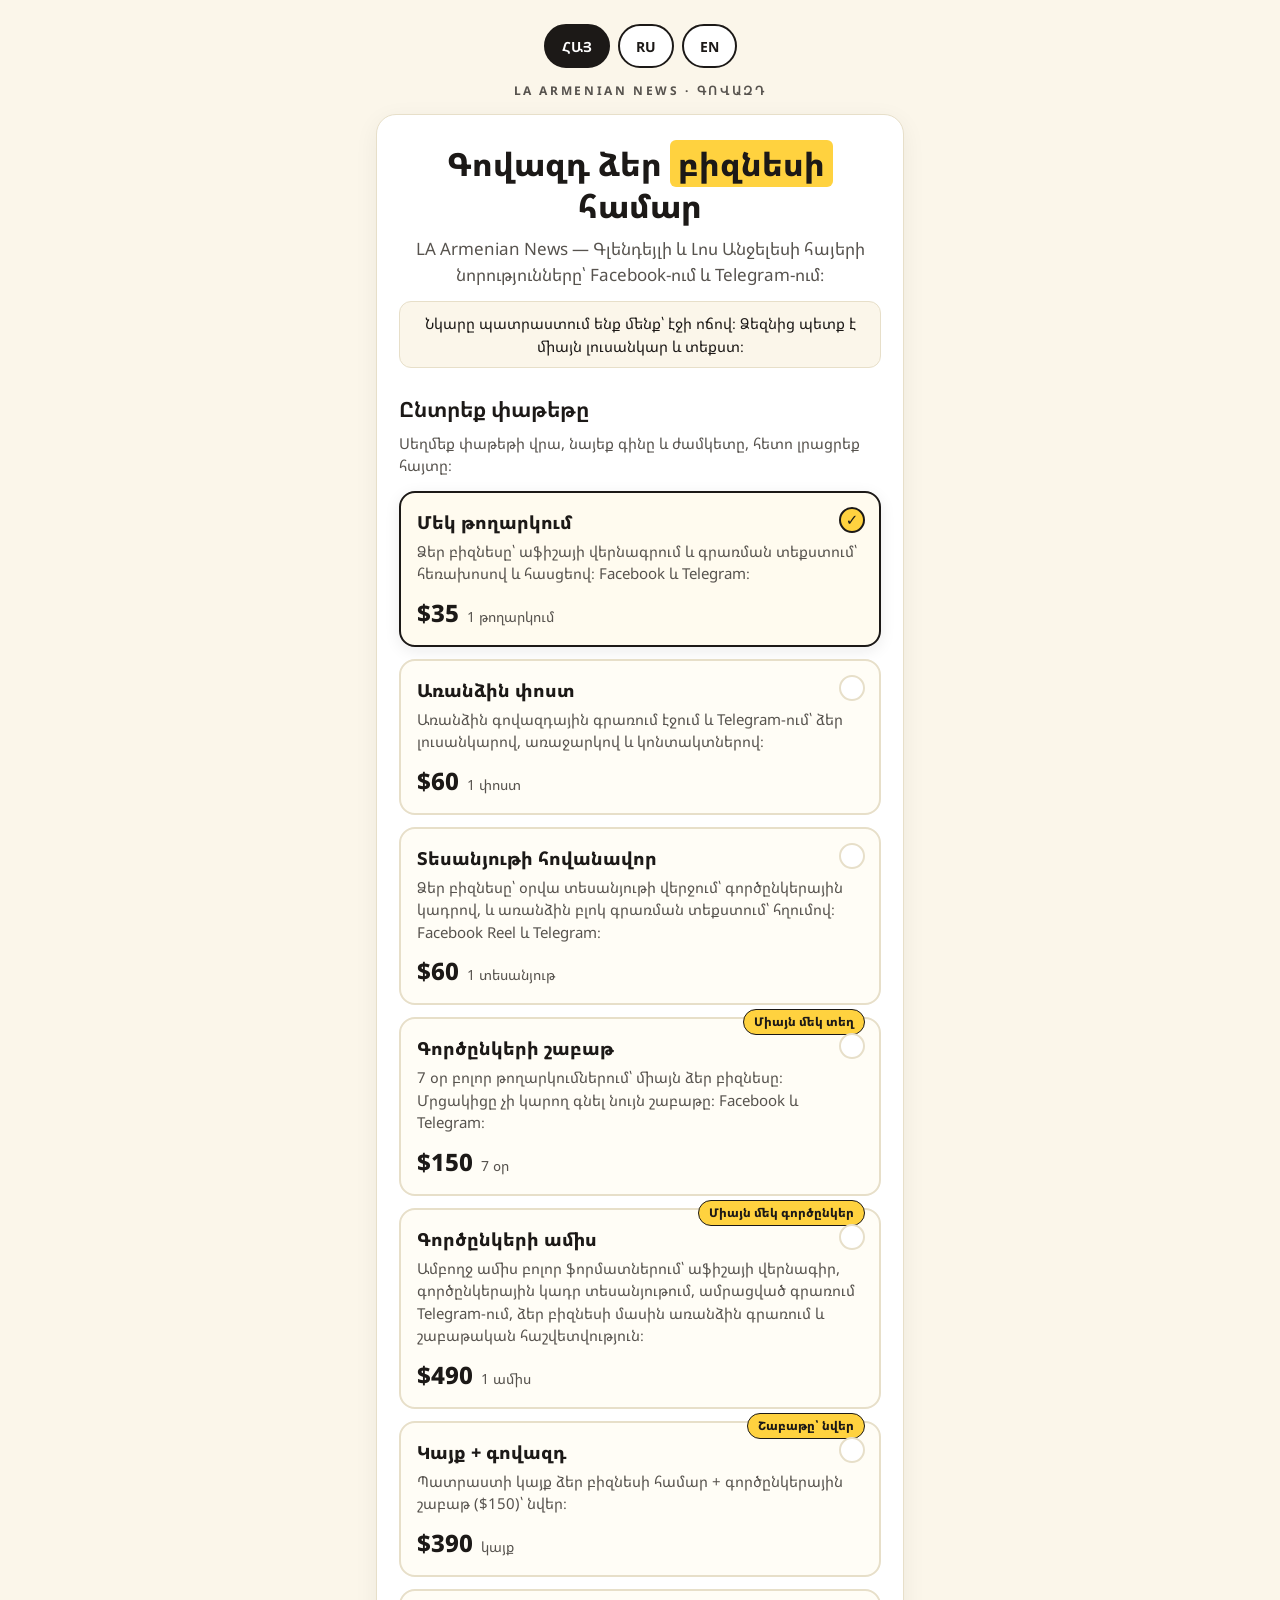
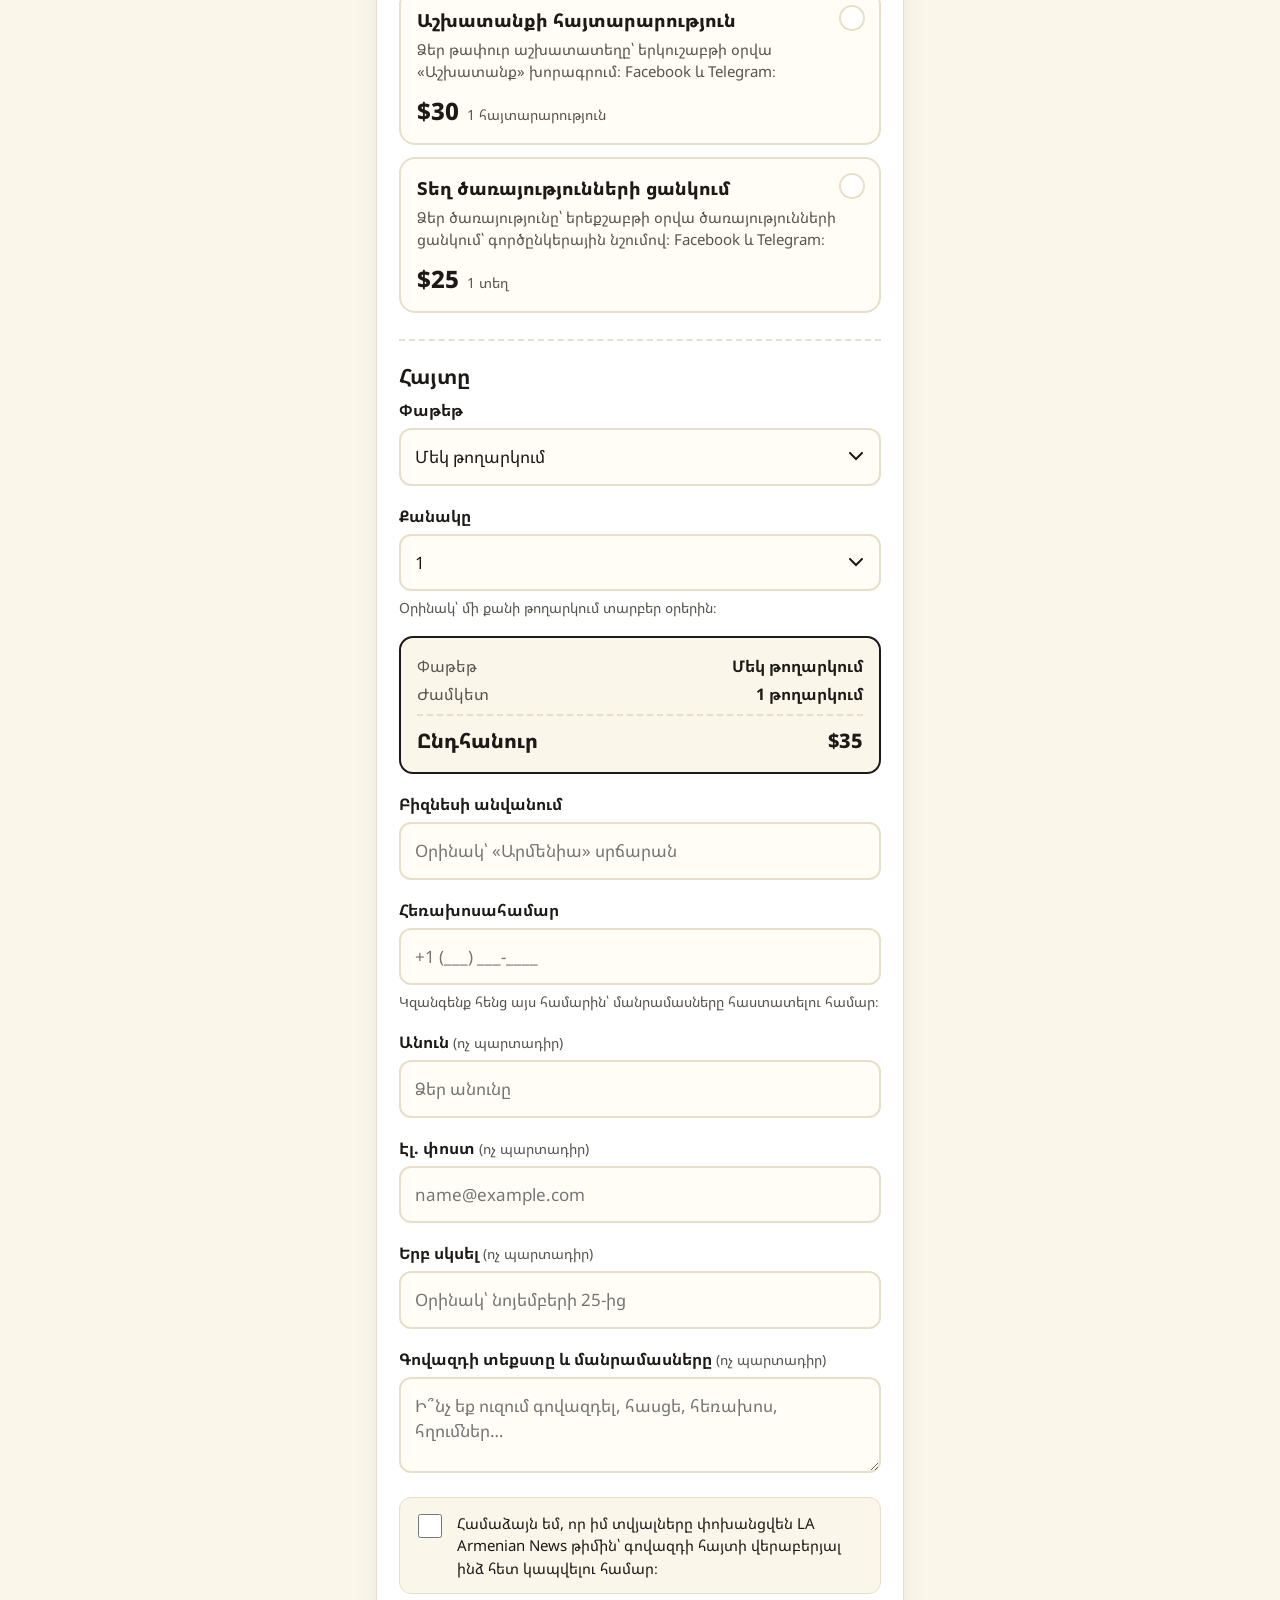
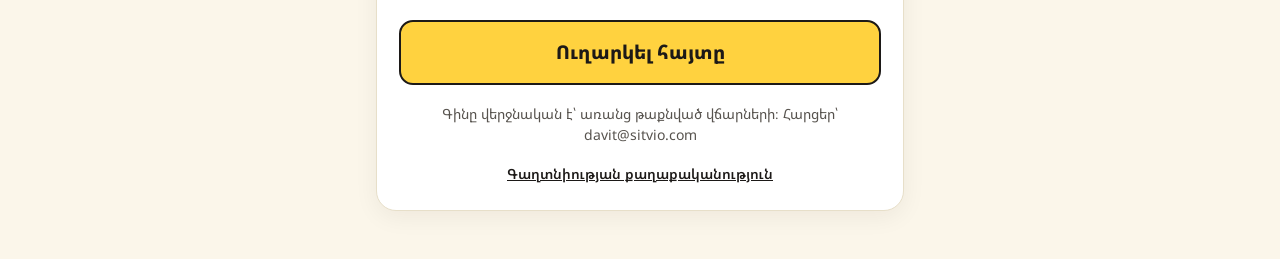
==== commit 407c6314: "govazd page v4: add note that we create the ad image in page style (owner approved)" ====
--- a/govazd/index.html
+++ b/govazd/index.html
@@ -55,6 +55,7 @@
   h1{font-size:32px; line-height:1.3; font-weight:800; margin:0 0 10px; text-align:center}
   h1 mark{background:var(--hl); color:inherit; padding:2px 8px; border-radius:6px; box-decoration-break:clone; -webkit-box-decoration-break:clone}
   .sub{text-align:center; color:var(--muted); font-size:17px; margin:0 0 8px}
+  .imgnote{background:var(--bg); border:1px solid var(--line); border-radius:12px; padding:10px 14px; text-align:center; font-size:15px; margin:14px 0 4px}
   .stats{
     display:flex; gap:10px; justify-content:center; flex-wrap:wrap; margin:16px 0 4px;
   }
@@ -141,6 +142,7 @@
   <div class="card">
     <h1><span data-i18n="headPre"></span><mark data-i18n="headHl"></mark><span data-i18n="headPost"></span></h1>
     <p class="sub" data-i18n="subline"></p>
+    <p class="imgnote" data-i18n="imgnote"></p>
 
 
 
@@ -312,6 +314,7 @@
     pageTitle: "Գովազդ — LA Armenian News",
     headPre: "Գովազդ ձեր ", headHl: "բիզնեսի", headPost: " համար",
     subline: "LA Armenian News — Գլենդեյլի և Լոս Անջելեսի հայերի նորությունները՝ Facebook-ում և Telegram-ում։",
+    imgnote: "Նկարը պատրաստում ենք մենք՝ էջի ոճով։ Ձեզնից պետք է միայն լուսանկար և տեքստ։",
 
     pkgsTitle: "Ընտրեք փաթեթը",
     pkgsSub: "Սեղմեք փաթեթի վրա, նայեք գինը և ժամկետը, հետո լրացրեք հայտը։",
@@ -362,6 +365,7 @@
     pageTitle: "Реклама — LA Armenian News",
     headPre: "Реклама для вашего ", headHl: "бизнеса", headPost: "",
     subline: "LA Armenian News — новости для армян Глендейла и Лос-Анджелеса: Facebook и Telegram.",
+    imgnote: "Картинку делаем мы — в стиле страницы. От вас нужны только фото и текст.",
 
     pkgsTitle: "Выберите пакет",
     pkgsSub: "Нажмите на пакет, посмотрите цену и срок, затем заполните заявку.",
@@ -412,6 +416,7 @@
     pageTitle: "Advertising — LA Armenian News",
     headPre: "Advertising for your ", headHl: "business", headPost: "",
     subline: "LA Armenian News — news for Armenians in Glendale & Los Angeles, on Facebook and Telegram.",
+    imgnote: "We create the image ourselves, in the page's style. All we need from you is a photo and your text.",
 
     pkgsTitle: "Choose a package",
     pkgsSub: "Tap a package, see the price and duration, then send the request.",
